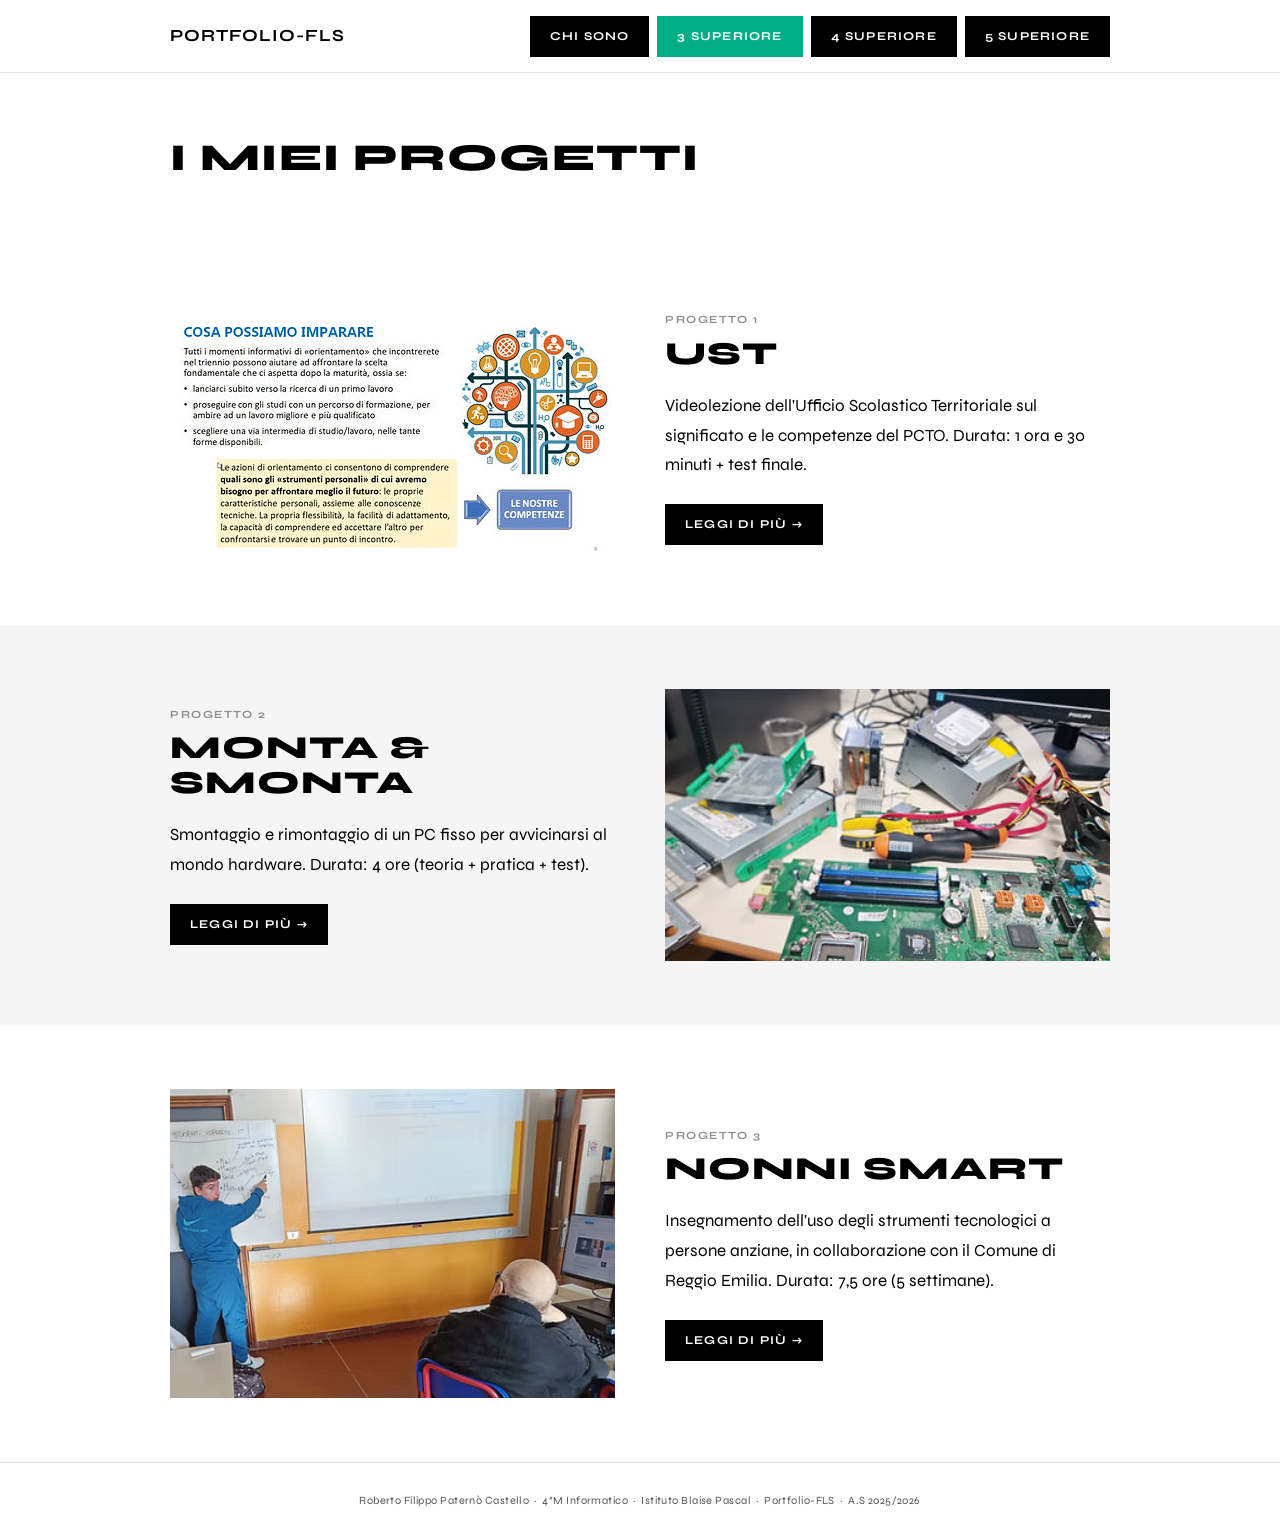
==== 3-superiore.html @ 89d05977 "Add files via upload" ====
<!DOCTYPE html>
<html lang="it">
<head>
  <meta charset="UTF-8" />
  <meta name="viewport" content="width=device-width, initial-scale=1.0" />
  <title>3 Superiore | Portfolio</title>
  <link rel="stylesheet" href="style.css" />
</head>
<body>

  <header class="site-header">
    <div class="header-inner">
      <a href="index.html" class="site-logo">PORTFOLIO-FLS</a>
      <nav class="nav-buttons">
        <a href="chi-sono.html" class="nav-btn">CHI SONO</a>
        <a href="3-superiore.html" class="nav-btn active">3 SUPERIORE</a>
        <a href="4-superiore.html" class="nav-btn">4 SUPERIORE</a>
        <a href="5-superiore.html" class="nav-btn">5 SUPERIORE</a>
      </nav>
      <button class="hamburger" onclick="toggleMenu()">&#9776;</button>
    </div>
    <div class="mobile-menu" id="mobileMenu">
      <a href="chi-sono.html">CHI SONO</a>
      <a href="3-superiore.html">3 SUPERIORE</a>
      <a href="4-superiore.html">4 SUPERIORE</a>
      <a href="5-superiore.html">5 SUPERIORE</a>
    </div>
  </header>

  <div class="strip strip--white">
    <div class="strip-inner" style="padding-bottom:24px;">
      <h1 class="section-title">I MIEI PROGETTI</h1>
    </div>
  </div>

  

  <!-- UST preview -->
  <div class="strip strip--white">
    <div class="strip-inner">
      <div class="two-col" style="align-items:center; gap:50px;">
        <div>
          <img src="img/image-4_edited.jpg" alt="" class="img-cover" style="width:100%; height:266px;" />
        </div>
        <div>
          <span class="label">Progetto 1</span>
          <h2 class="project-title">UST</h2>
          <p>Videolezione dell'Ufficio Scolastico Territoriale sul significato e le competenze del PCTO. Durata: 1 ora e 30 minuti + test finale.</p>
          <a href="ust.html" class="back-btn" style="margin-top:24px; margin-bottom:0;">Leggi di più →</a>
        </div>
      </div>
    </div>
  </div>


  <!-- MONTA E SMONTA preview -->
  <div class="strip strip--light">
    <div class="strip-inner">
      <div class="two-col" style="align-items:center; gap:50px;">
        <div>
          <span class="label">Progetto 2</span>
          <h2 class="project-title">MONTA &amp; SMONTA</h2>
          <p>Smontaggio e rimontaggio di un PC fisso per avvicinarsi al mondo hardware. Durata: 4 ore (teoria + pratica + test).</p>
          <a href="monta-smonta.html" class="back-btn" style="margin-top:24px; margin-bottom:0;">Leggi di più →</a>
        </div>
        <div>
          <img src="img/20250110_120417_edited.jpg" alt="" class="img-cover" style="width:100%; height:272px;" />
        </div>
      </div>
    </div>
  </div>

 

  <!-- NONNI SMART preview -->
  <div class="strip strip--white">
    <div class="strip-inner">
      <div class="two-col" style="align-items:center; gap:50px;">
        <div>
          <img src="img/IMG-20250303-WA0013_edited_edited.jpg" alt="" class="img-cover" style="width:100%; height:309px;" />
        </div>
        <div>
          <span class="label">Progetto 3</span>
          <h2 class="project-title">NONNI SMART</h2>
          <p>Insegnamento dell'uso degli strumenti tecnologici a persone anziane, in collaborazione con il Comune di Reggio Emilia. Durata: 7,5 ore (5 settimane).</p>
          <a href="nonni-smart.html" class="back-btn" style="margin-top:24px; margin-bottom:0;">Leggi di più →</a>
        </div>
      </div>
    </div>
  </div>

  <footer class="site-footer">
    <p>Roberto Filippo Paternò Castello &nbsp;·&nbsp; 4°M Informatico &nbsp;·&nbsp; Istituto Blaise Pascal &nbsp;·&nbsp; Portfolio-FLS &nbsp;·&nbsp; A.S 2025/2026</p>
  </footer>

  <script src="main.js"></script>
</body>
</html>
---- style.css ----
/* =============================================
   Portfolio PCTO – Roberto Paternò Castello
   Font: Syne (come originale Wix)
   ============================================= */

@import url('https://fonts.googleapis.com/css2?family=Syne:wght@400;500;600;700;800&display=swap');

* { box-sizing: border-box; margin: 0; padding: 0; }
html { scroll-behavior: smooth; }

body {
  background: #ffffff;
  color: #000000;
  font-family: 'Syne', Arial, sans-serif;
  font-size: 17px;
  line-height: 1.75;
  font-weight: 400;
}

/* ── HEADER ── */
.site-header {
  background: #ffffff;
  border-bottom: 1px solid #e2e2e2;
  position: sticky;
  top: 0;
  z-index: 200;
}

.header-inner {
  max-width: 980px;
  margin: 0 auto;
  padding: 0 20px;
  height: 72px;
  display: flex;
  align-items: center;
  gap: 16px;
}

.site-logo {
  font-family: 'Syne', sans-serif;
  font-size: 17px;
  font-weight: 700;
  letter-spacing: 0.06em;
  text-transform: uppercase;
  color: #000;
  text-decoration: none;
  flex-shrink: 0;
}

.nav-buttons {
  display: flex;
  gap: 8px;
  flex-wrap: wrap;
  margin-left: auto;
}

.nav-btn {
  display: inline-flex;
  align-items: center;
  justify-content: center;
  background: #000000;
  color: #ffffff;
  font-family: 'Syne', sans-serif;
  font-size: 12px;
  font-weight: 700;
  letter-spacing: 0.1em;
  text-transform: uppercase;
  text-decoration: none;
  padding: 10px 20px;
  transition: background 0.2s;
  white-space: nowrap;
  border: none;
  cursor: pointer;
}

.nav-btn:hover { background: #222; }
.nav-btn.active { background: #00AD85; }

.hamburger {
  display: none;
  background: none;
  border: none;
  font-size: 22px;
  cursor: pointer;
  margin-left: auto;
}

.mobile-menu {
  display: none;
  background: #fff;
  border-top: 1px solid #e2e2e2;
  padding: 10px 20px 14px;
}
.mobile-menu.open { display: block;}
.mobile-menu a {
  display: block;
  padding: 9px 0;
  font-family: 'Syne', sans-serif;
  font-size: 12px;
  font-weight: 700;
  letter-spacing: 0.1em;
  text-transform: uppercase;
  text-decoration: none;
  color: #000;
  border-bottom: 1px solid #f0f0f0;
}

/* ── STRIPS / SECTIONS ── */
.strip { width: 100%; }
.strip--white { background: #ffffff; }
.strip--light { background: #f5f5f5; }
.strip--black { background: #000000; color: #ffffff; }

.strip-inner {
  max-width: 980px;
  margin: 0 auto;
  padding: 64px 20px;
}

/* ── TYPOGRAPHY ── */
.section-title {
  font-family: 'Syne', sans-serif;
  font-size: 38px;
  font-weight: 800;
  text-transform: uppercase;
  letter-spacing: 0.03em;
  line-height: 1.1;
  margin-bottom: 28px;
}

.project-title {
  font-family: 'Syne', sans-serif;
  font-size: 32px;
  font-weight: 800;
  text-transform: uppercase;
  letter-spacing: 0.03em;
  line-height: 1.1;
  margin-bottom: 20px;
}

.label {
  font-family: 'Syne', sans-serif;
  font-size: 11px;
  font-weight: 700;
  letter-spacing: 0.14em;
  text-transform: uppercase;
  color: #8F8F8F;
  margin-bottom: 6px;
  display: block;
}

p { line-height: 1.75; }
p + p { margin-top: 12px; }

/* ── LAYOUT ── */
.two-col {
  display: grid;
  grid-template-columns: 1fr 1fr;
  gap: 48px;
  align-items: start;
}

.img-cover {
  display: block;
  width: 100%;
  object-fit: cover;
}

/* ── DIVIDER ── */
.divider {
  border: none;
  border-top: 2px solid #000;
  margin: 0;
}

/* ── BACK BUTTON ── */
.back-btn {
  display: inline-flex;
  align-items: center;
  gap: 8px;
  background: #000;
  color: #fff;
  font-family: 'Syne', sans-serif;
  font-size: 12px;
  font-weight: 700;
  letter-spacing: 0.1em;
  text-transform: uppercase;
  text-decoration: none;
  padding: 10px 20px;
  margin-bottom: 36px;
  transition: 0.5s;
}
.back-btn:hover { background:#00AD85 }

/* ── TODO PLACEHOLDER ── */
.todo {
  background: #fff8dc;
  border-left: 3px solid #f0c040;
  padding: 12px 16px;
  font-style: italic;
  color: #7a6a30;
  font-size: 13px;
  margin-top: 10px;
}

/* ── FOOTER ── */
.site-footer {
  border-top: 1px solid #e2e2e2;
  padding: 28px 20px;
  text-align: center;
}
.site-footer p {
  font-family: 'Syne', sans-serif;
  font-size: 11px;
  color: #555;
  letter-spacing: 0.04em;
}

/* ── RESPONSIVE ── */
@media (max-width: 720px) {
  .nav-buttons { display: none; }
  .hamburger { display: block; }
  .two-col { grid-template-columns: 1fr; gap: 24px; }
  .strip-inner { padding: 40px 16px; }
  .section-title { font-size: 26px; }
  .project-title { font-size: 24px; }
}
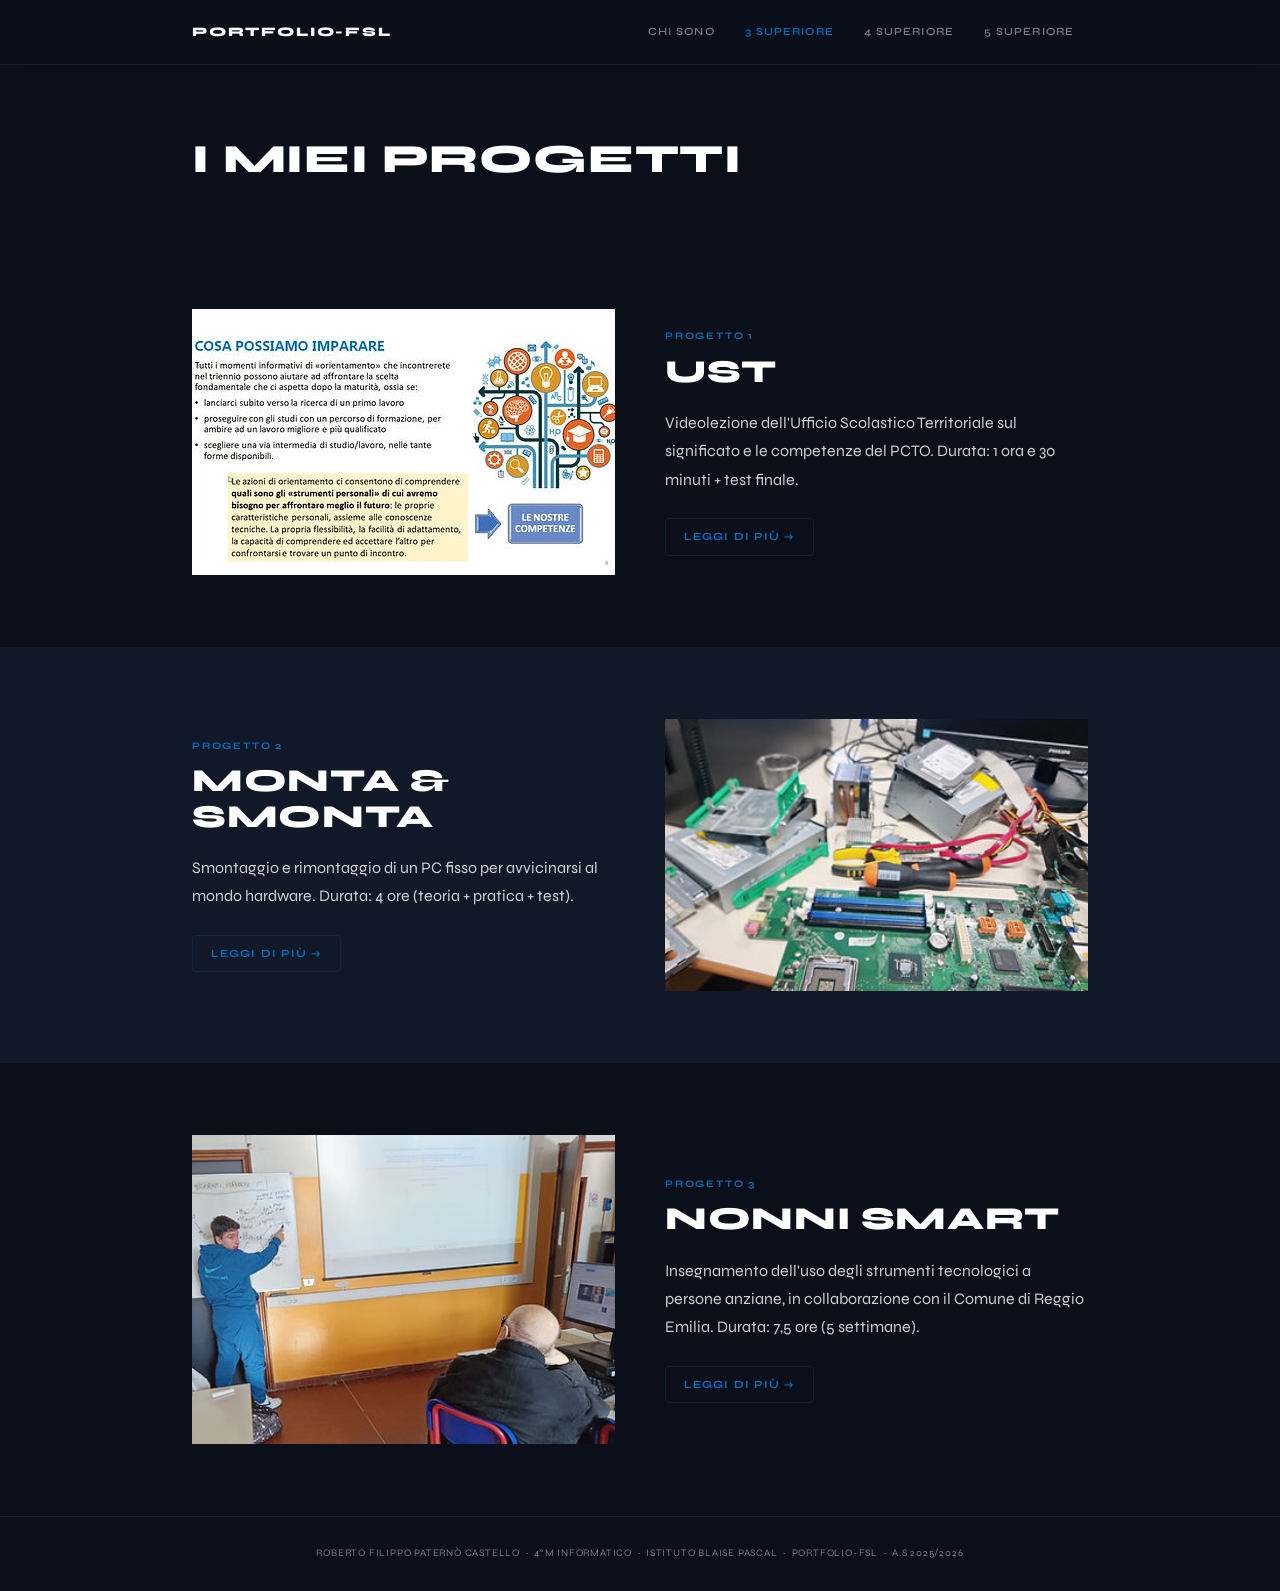
==== commit aa2b277c: "Add files via upload" ====
--- a/3-superiore.html
+++ b/3-superiore.html
@@ -10,7 +10,7 @@
 
   <header class="site-header">
     <div class="header-inner">
-      <a href="index.html" class="site-logo">PORTFOLIO-FLS</a>
+      <a href="index.html" class="site-logo">PORTFOLIO-FSL</a>
       <nav class="nav-buttons">
         <a href="chi-sono.html" class="nav-btn">CHI SONO</a>
         <a href="3-superiore.html" class="nav-btn active">3 SUPERIORE</a>
@@ -90,7 +90,7 @@
   </div>
 
   <footer class="site-footer">
-    <p>Roberto Filippo Paternò Castello &nbsp;·&nbsp; 4°M Informatico &nbsp;·&nbsp; Istituto Blaise Pascal &nbsp;·&nbsp; Portfolio-FLS &nbsp;·&nbsp; A.S 2025/2026</p>
+    <p>Roberto Filippo Paternò Castello &nbsp;·&nbsp; 4°M Informatico &nbsp;·&nbsp; Istituto Blaise Pascal &nbsp;·&nbsp; Portfolio-FSL &nbsp;·&nbsp; A.S 2025/2026</p>
   </footer>
 
   <script src="main.js"></script>
--- a/style.css
+++ b/style.css
@@ -1,227 +1,184 @@
-/* =============================================
-   Portfolio PCTO – Roberto Paternò Castello
-   Font: Syne (come originale Wix)
-   ============================================= */
-
 @import url('https://fonts.googleapis.com/css2?family=Syne:wght@400;500;600;700;800&display=swap');
 
-* { box-sizing: border-box; margin: 0; padding: 0; }
+/* ── VARIABILI ── */
+:root {
+  --bg:       #0a0f1a;        /* blu notte — stesso tono della hero */
+  --surface:  #111827;        /* card / pannelli */
+  --surface2: #1a2335;        /* hover, bordi interni */
+  --blue:     #0070C0;
+  --blue-dim: rgba(0,112,192,0.18);
+  --white:    #ffffff;
+  --muted:    rgba(255,255,255,0.45);
+  --border:   rgba(255,255,255,0.08);
+  --max:      960px;
+}
+
+/* ── RESET ── */
+*, *::before, *::after { box-sizing: border-box; margin: 0; padding: 0; }
 html { scroll-behavior: smooth; }
 
 body {
-  background: #ffffff;
-  color: #000000;
+  background: var(--bg);
+  color: var(--white);
   font-family: 'Syne', Arial, sans-serif;
-  font-size: 17px;
+  font-size: 16px;
   line-height: 1.75;
   font-weight: 400;
 }
 
 /* ── HEADER ── */
 .site-header {
-  background: #ffffff;
-  border-bottom: 1px solid #e2e2e2;
-  position: sticky;
-  top: 0;
-  z-index: 200;
+  position: sticky; top: 0; z-index: 200;
+  background: rgba(10,15,26,0.85);
+  backdrop-filter: blur(12px);
+  -webkit-backdrop-filter: blur(12px);
+  border-bottom: 1px solid var(--border);
+}
+.header-inner {
+  max-width: var(--max); margin: 0 auto;
+  padding: 0 32px; height: 64px;
+  display: flex; align-items: center; gap: 32px;
+}
+.site-logo {
+  font-family: 'Syne', sans-serif;
+  font-size: 13px; font-weight: 800;
+  letter-spacing: 0.14em; text-transform: uppercase;
+  color: var(--white); text-decoration: none; flex-shrink: 0;
+}
+.nav-buttons { display: flex; gap: 2px; margin-left: auto; }
+.nav-btn {
+  font-family: 'Syne', sans-serif;
+  font-size: 11px; font-weight: 600;
+  letter-spacing: 0.1em; text-transform: uppercase;
+  text-decoration: none; color: var(--muted);
+  padding: 7px 14px; border-radius: 4px;
+  transition: color 0.15s, background 0.15s;
+  border: none; background: none; cursor: pointer; white-space: nowrap;
+}
+.nav-btn:hover  { color: var(--white); background: var(--surface2); }
+.nav-btn.active { color: var(--blue); }
+
+.hamburger {
+  display: none; background: none; border: none;
+  font-size: 20px; cursor: pointer; margin-left: auto; color: var(--white);
+}
+.mobile-menu {
+  display: none;
+  background: var(--surface);
+  border-top: 1px solid var(--border);
+  padding: 12px 32px 16px;
+}
+.mobile-menu.open { display: block; }
+.mobile-menu a {
+  display: block; padding: 10px 0;
+  font-family: 'Syne', sans-serif; font-size: 12px; font-weight: 600;
+  letter-spacing: 0.1em; text-transform: uppercase;
+  text-decoration: none; color: var(--muted);
+  border-bottom: 1px solid var(--border);
+}
+.mobile-menu a:hover { color: var(--white); }
+
+/* ── STRIP / SEZIONI ── */
+.strip { width: 100%; }
+.strip--white { background: var(--bg); }
+.strip--light { background: var(--surface); }
+.strip--black { background: #000; }
+
+.strip-inner {
+  max-width: var(--max); margin: 0 auto;
+  padding: 72px 32px;
 }
 
-.header-inner {
-  max-width: 980px;
-  margin: 0 auto;
-  padding: 0 20px;
-  height: 72px;
-  display: flex;
-  align-items: center;
-  gap: 16px;
+/* ── TIPOGRAFIA ── */
+.section-title {
+  font-family: 'Syne', sans-serif;
+  font-size: clamp(26px, 4vw, 40px); font-weight: 800;
+  text-transform: uppercase; letter-spacing: 0.02em;
+  line-height: 1.1; margin-bottom: 32px;
+  color: var(--white);
+}
+.project-title {
+  font-family: 'Syne', sans-serif;
+  font-size: clamp(22px, 3vw, 32px); font-weight: 800;
+  text-transform: uppercase; letter-spacing: 0.02em;
+  line-height: 1.1; margin-bottom: 20px;
+  color: var(--white);
+}
+.label {
+  font-family: 'Syne', sans-serif;
+  font-size: 10px; font-weight: 700;
+  letter-spacing: 0.18em; text-transform: uppercase;
+  color: var(--blue); margin-bottom: 8px; display: block;
 }
 
-.site-logo {
-  font-family: 'Syne', sans-serif;
-  font-size: 17px;
-  font-weight: 700;
-  letter-spacing: 0.06em;
-  text-transform: uppercase;
-  color: #000;
-  text-decoration: none;
-  flex-shrink: 0;
-}
-
-.nav-buttons {
-  display: flex;
-  gap: 8px;
-  flex-wrap: wrap;
-  margin-left: auto;
-}
-
-.nav-btn {
-  display: inline-flex;
-  align-items: center;
-  justify-content: center;
-  background: #000000;
-  color: #ffffff;
-  font-family: 'Syne', sans-serif;
-  font-size: 12px;
-  font-weight: 700;
-  letter-spacing: 0.1em;
-  text-transform: uppercase;
-  text-decoration: none;
-  padding: 10px 20px;
-  transition: background 0.2s;
-  white-space: nowrap;
-  border: none;
-  cursor: pointer;
-}
-
-.nav-btn:hover { background: #222; }
-.nav-btn.active { background: #00AD85; }
-
-.hamburger {
-  display: none;
-  background: none;
-  border: none;
-  font-size: 22px;
-  cursor: pointer;
-  margin-left: auto;
-}
-
-.mobile-menu {
-  display: none;
-  background: #fff;
-  border-top: 1px solid #e2e2e2;
-  padding: 10px 20px 14px;
-}
-.mobile-menu.open { display: block;}
-.mobile-menu a {
-  display: block;
-  padding: 9px 0;
-  font-family: 'Syne', sans-serif;
-  font-size: 12px;
-  font-weight: 700;
-  letter-spacing: 0.1em;
-  text-transform: uppercase;
-  text-decoration: none;
-  color: #000;
-  border-bottom: 1px solid #f0f0f0;
-}
-
-/* ── STRIPS / SECTIONS ── */
-.strip { width: 100%; }
-.strip--white { background: #ffffff; }
-.strip--light { background: #f5f5f5; }
-.strip--black { background: #000000; color: #ffffff; }
-
-.strip-inner {
-  max-width: 980px;
-  margin: 0 auto;
-  padding: 64px 20px;
-}
-
-/* ── TYPOGRAPHY ── */
-.section-title {
-  font-family: 'Syne', sans-serif;
-  font-size: 38px;
-  font-weight: 800;
-  text-transform: uppercase;
-  letter-spacing: 0.03em;
-  line-height: 1.1;
-  margin-bottom: 28px;
-}
-
-.project-title {
-  font-family: 'Syne', sans-serif;
-  font-size: 32px;
-  font-weight: 800;
-  text-transform: uppercase;
-  letter-spacing: 0.03em;
-  line-height: 1.1;
-  margin-bottom: 20px;
-}
-
-.label {
-  font-family: 'Syne', sans-serif;
-  font-size: 11px;
-  font-weight: 700;
-  letter-spacing: 0.14em;
-  text-transform: uppercase;
-  color: #8F8F8F;
-  margin-bottom: 6px;
-  display: block;
-}
-
-p { line-height: 1.75; }
-p + p { margin-top: 12px; }
+p { line-height: 1.78; color: rgba(255,255,255,0.8); }
+p + p { margin-top: 14px; }
+strong { color: var(--white); font-weight: 600; }
 
 /* ── LAYOUT ── */
 .two-col {
   display: grid;
   grid-template-columns: 1fr 1fr;
-  gap: 48px;
-  align-items: start;
+  gap: 56px; align-items: start;
 }
+.img-cover { display: block; width: 100%; object-fit: cover; }
 
-.img-cover {
-  display: block;
-  width: 100%;
-  object-fit: cover;
-}
-
-/* ── DIVIDER ── */
-.divider {
-  border: none;
-  border-top: 2px solid #000;
-  margin: 0;
+/* ── DIVIDER INLINE (nelle pagine progetto) ── */
+hr[style*="border-top"] {
+  border-color: var(--border) !important;
 }
 
 /* ── BACK BUTTON ── */
 .back-btn {
-  display: inline-flex;
-  align-items: center;
-  gap: 8px;
-  background: #000;
-  color: #fff;
+  display: inline-flex; align-items: center; gap: 8px;
   font-family: 'Syne', sans-serif;
-  font-size: 12px;
-  font-weight: 700;
-  letter-spacing: 0.1em;
-  text-transform: uppercase;
+  font-size: 11px; font-weight: 700;
+  letter-spacing: 0.1em; text-transform: uppercase;
   text-decoration: none;
-  padding: 10px 20px;
-  margin-bottom: 36px;
-  transition: 0.5s;
+  color: var(--muted);
+  margin-bottom: 48px;
+  transition: color 0.15s;
+  background: none; border: none; padding: 0; cursor: pointer;
 }
-.back-btn:hover { background:#00AD85 }
+.back-btn:hover { color: var(--blue); }
 
-/* ── TODO PLACEHOLDER ── */
-.todo {
-  background: #fff8dc;
-  border-left: 3px solid #f0c040;
-  padding: 12px 16px;
-  font-style: italic;
-  color: #7a6a30;
-  font-size: 13px;
-  margin-top: 10px;
+/* ── "LEGGI DI PIÙ" button (nelle pagine elenco) ── */
+a.back-btn[href$=".html"][style*="margin-top"] {
+  color: var(--blue);
+  border: 1px solid var(--blue-dim);
+  padding: 8px 18px;
+  border-radius: 4px;
+  transition: background 0.15s, color 0.15s;
+}
+a.back-btn[href$=".html"][style*="margin-top"]:hover {
+  background: var(--blue-dim);
+  color: var(--white);
+}
+
+/* ── TITOLO RIFLESSIONE PERSONALE (h3 inline) ── */
+h3[style*="font-family"] {
+  color: var(--blue) !important;
 }
 
 /* ── FOOTER ── */
 .site-footer {
-  border-top: 1px solid #e2e2e2;
-  padding: 28px 20px;
-  text-align: center;
+  border-top: 1px solid var(--border);
+  padding: 28px 32px; text-align: center;
+  background: var(--bg);
 }
 .site-footer p {
   font-family: 'Syne', sans-serif;
-  font-size: 11px;
-  color: #555;
-  letter-spacing: 0.04em;
+  font-size: 10px; letter-spacing: 0.08em; text-transform: uppercase;
+  color: var(--muted);
 }
 
 /* ── RESPONSIVE ── */
 @media (max-width: 720px) {
   .nav-buttons { display: none; }
-  .hamburger { display: block; }
-  .two-col { grid-template-columns: 1fr; gap: 24px; }
-  .strip-inner { padding: 40px 16px; }
-  .section-title { font-size: 26px; }
-  .project-title { font-size: 24px; }
+  .hamburger   { display: block; }
+  .header-inner, .strip-inner, .site-footer { padding-left: 20px; padding-right: 20px; }
+  .strip-inner  { padding-top: 48px; padding-bottom: 48px; }
+  .two-col      { grid-template-columns: 1fr; gap: 28px; }
+  .section-title { font-size: 24px; }
+  .project-title { font-size: 20px; }
 }
